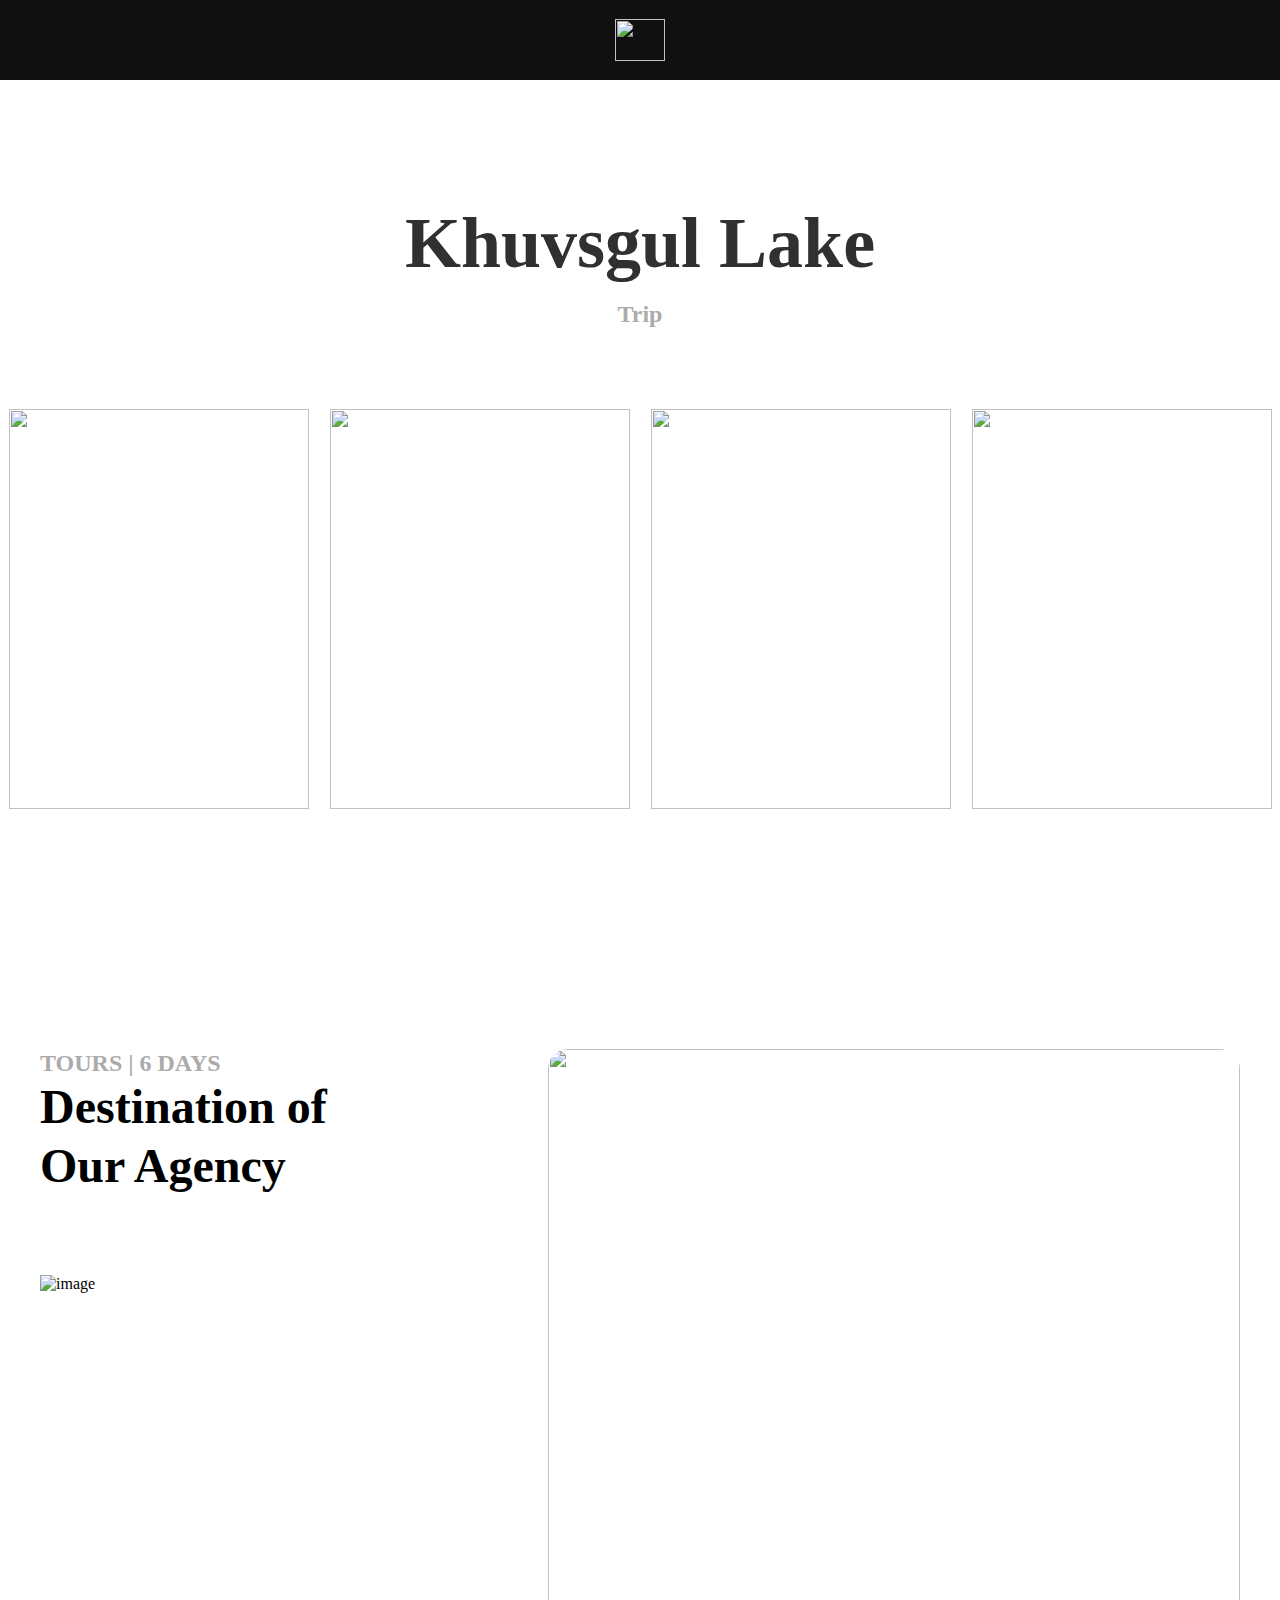
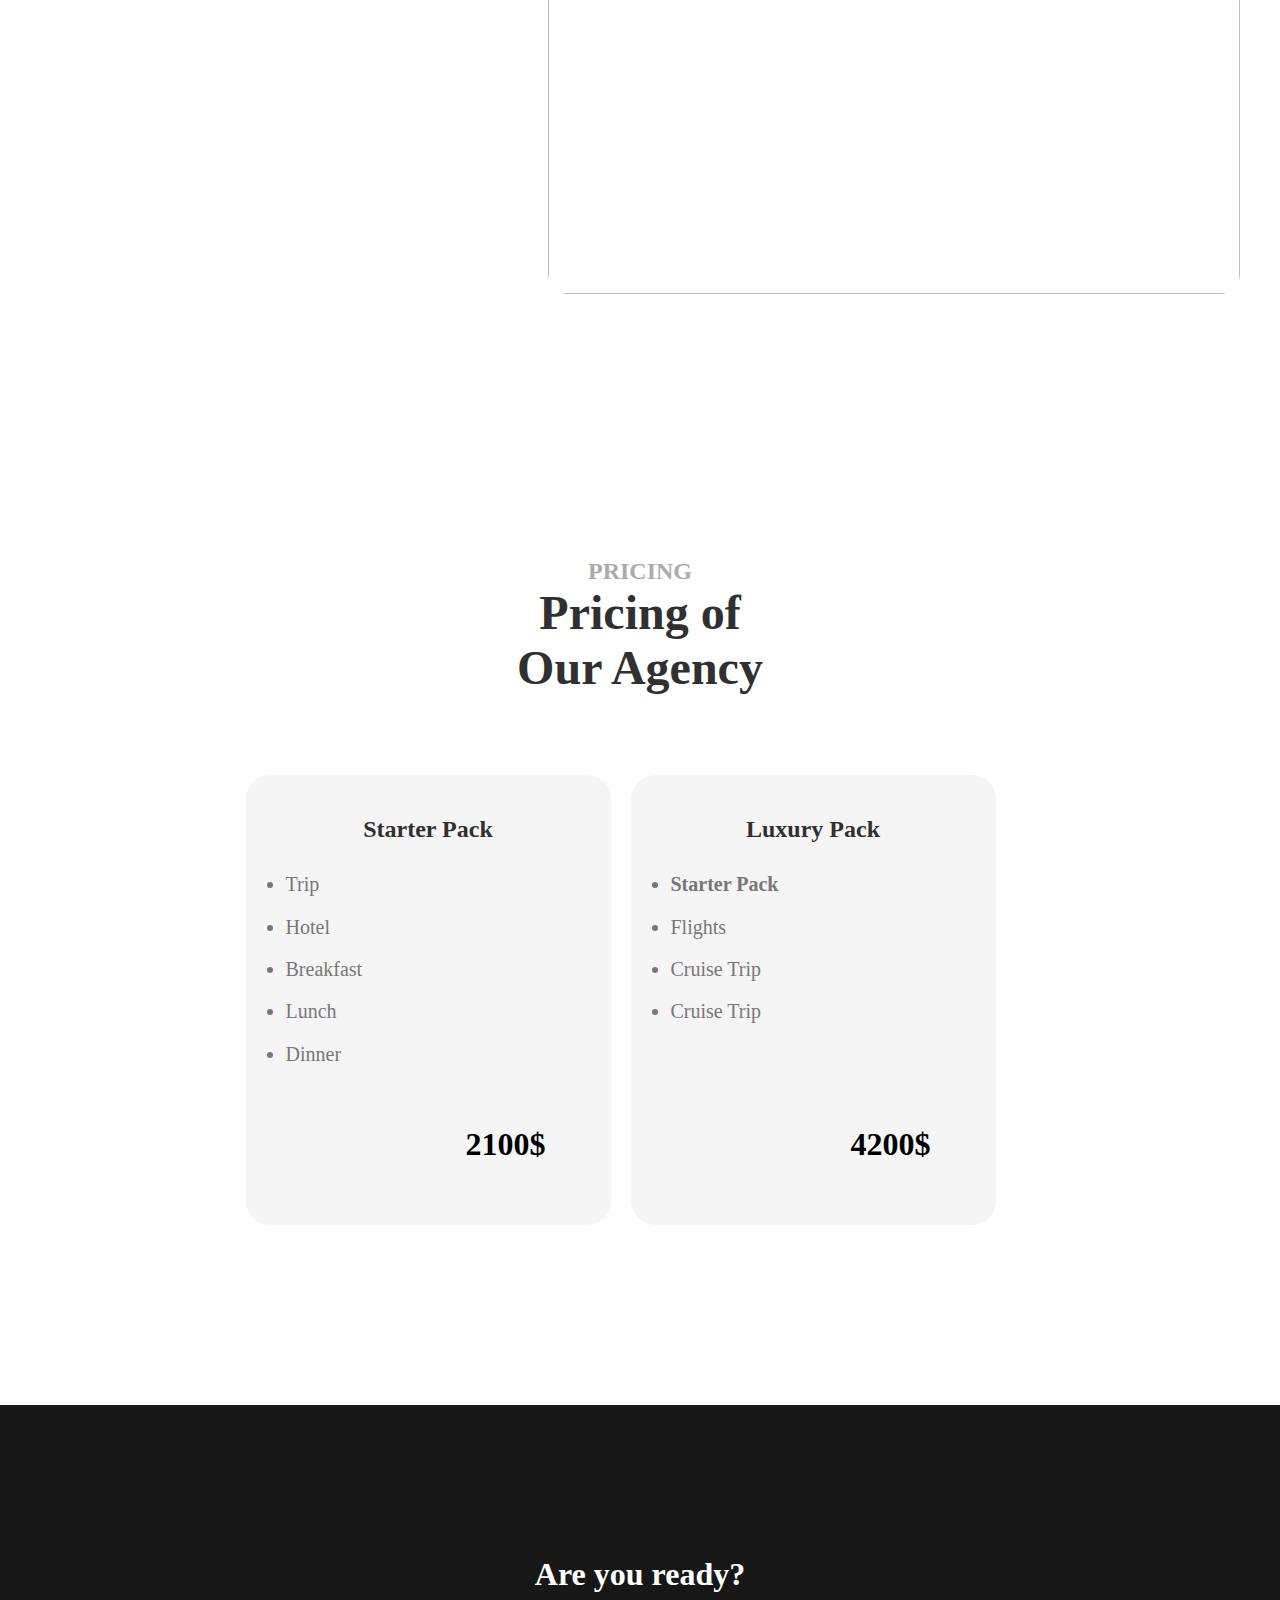
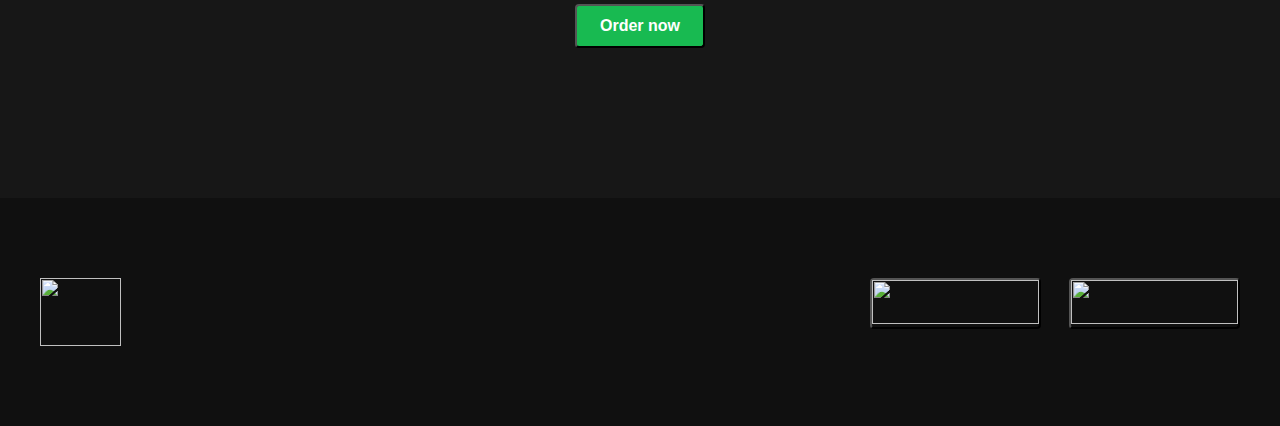
==== index.html @ 5befdb03 "Add files via upload" ====
<!DOCTYPE html>
<html lang="en">

<head>
    <meta charset="UTF-8">
    <meta name="viewport" content="width=device-width, initial-scale=1.0">
    <title>project1</title>
    <link rel="stylesheet" href="project1-uuruunemeed2.css" />
    <link rel="fonts" href="https://fonts.google.com/"/>
</head>

<body>
    <header>
        <div id="header">
            <img id="header-logo" src="/image/header.png">
        </div>
    </header>

    <main style="
width:100vw;
display:flex;
flex-direction: column;
align-items:center;">

        <!-- Intro section -->

        <div id="intro-section">
            <div>
                <h1 id="intro-title">Khuvsgul Lake</h1>
                <h6 id="intro-sub-title">Trip</h6>
            </div>
            <div id="intro-image-container">
                <img class="zoom intro-image" src="/image/img1.png">
                <img class="zoom intro-image" src="/image/img2.png">
                <img class="zoom intro-image" src="/image/img3.png">
                <img class="zoom intro-image" src="/image/img4.png">
            </div>

        </div>
    </main>


    <!-- Direction section -->
    <div class="direction-centering">
        <div id="direction-margin-top">
            <div>
                <p style="font-weight:700;
        font-size: 24px;
        line-height: 29.26px;
        color:#ababab;">
                    TOURS | 6 DAYS</p>
                <p style="font-family: Montserrat;
        font-size: 48px;
        font-weight: 700;
        line-height: 58.51px;
        ">Destination of <br> Our Agency</p>
                <img src="/image/img-6places.png" style="width:303px;
        height:559px;
        gap: 0px;
        opacity: 0px;
        margin-top:80px;" alt="image">
            </div>
            <div>
                <img src="/image/img-x.png" style="width:692px;
height:845px;border-radius: 20px;">
            </div>
        </div>
    </div>

    <!-- Pricing section -->
    <div class="center-div-pricing">
        <div id="pricing-section">
            <p style="font-weight:700;
        font-size: 24px;
        color:#ababab;">PRICING</p>
            <p style="
            font-family: Montserrat;
                 font-size: 48px;
                   font-weight: 700;
                   color:#303030;">Pricing of <br>Our Agency</p>
        </div>


        <div class="whole-two-boxes">
            <div class="money-not-absolute two-boxes">
                <p class="two-boxes-title">Starter Pack</p>
                <ul>
                    <li class="two-boxes-grey-font">Trip</li><br>
                    <li class="two-boxes-grey-font">Hotel</li><br>
                    <li class="two-boxes-grey-font">Breakfast</li><br>
                    <li class="two-boxes-grey-font">Lunch</li><br>
                    <li class="two-boxes-grey-font">Dinner</li>
                </ul>
                <p class="money-font money-align">2100$</p>
            </div>

            <div class="money-not-absolute two-boxes">
                <p class="two-boxes-title">Luxury Pack</p>
                <ul>
                    <li class="starter-pack">Starter Pack</li><br>
                    <li class="two-boxes-grey-font">Flights</li><br>
                    <li class="two-boxes-grey-font">Cruise Trip</li><br>
                    <li class="two-boxes-grey-font">Cruise Trip</li>
                </ul>
                <p class="money-font money-align">4200$</p>
            </div>
        </div>
    </div>
    </div>


    <!--Section:AreYouReady?-->


    <div class="background-bottom ">
        <div class="center-everything div-areyouready">
        <p class="font-areyouready">
            Are you ready?
        </p>
    
<div class="center-everything">
        <a href="https://www.instagram.com/pineconemongolia/">
            <button class="button-hover button-ordernow">
                <p id="text-ordernow">Order now</p>
            </button>
        </a></div>
    </div>

    </div>

    <!-- Footers section -->

    <footer>
        <div id="footer">
            <div id="footer-section">
                <img id="footer-logo" src="/image/header.png">
                <div id="footer-2icons">
                    <a href="https://www.facebook.com/pinecone.academy.mongolia/"> <button
                            class="button-hover black-background"><img class="footer-icon"
                                src="/image/facebook.png"></button>
                    </a>
                    <a href="https://www.instagram.com/pineconemongolia/">
                        <button class=" button-hover black-background"><img class="footer-icon"
                                src="/image/instagram.png"></button>
                    </a>
                </div>
            </div>
        </div>
    </footer>
</body>

</html>
---- project1-uuruunemeed2.css ----
*{
    margin:0;
    padding:0;
}

#header{
    width:100vw;
    height:80px;
    background-color:#101010;
    display: flex;
    justify-content: center;
    align-items:center;
}

#header-logo{
    width: 50px;
    height: 42px;
}

#footer{
    background-color:#101010;
    width:100vw;
    height:228px;
    display:flex;
    justify-content: center;
    align-items: center;
}
#footer-logo{
    background-color: #101010;
    width: 81px;
    height: 68px;
}

#footer-section{
    width:1200px;
    display:flex;
    justify-content: space-between;
}
#footer-2icons{
    width: 370px;
    display:flex;
    justify-content: space-between;
}
.footer-icon{
    width:167px;
    height: 44px;
}
#intro-section{
    width:1200px;
    
    margin-top: 120px;
    
}
#intro-title{
    font-weight: 700;
    font-size: 72px;
    line-height: 87.77px;
    color:#303030;
    text-align:center;
    margin-bottom: 12px;
}
#intro-sub-title{
    font-weight:700;
    font-size: 24px;
    line-height: 29.26px;
    color:#ababab;
    text-align: center;
    margin-bottom: 80px;
}
.intro-image{
width:284px;
height:400px;
}
#intro-image-container{
    display:flex;
    justify-content: center;
    gap:21px;
}

#direction-margin-top{
    width:1200px;
    display:flex;
    flex-direction: row;
    margin-top:240px;
    justify-content: space-between;
}
.direction-centering{
    display: flex;
    justify-content: center;
    margin-bottom:260px;
}
.center-everything{
    display: flex;
    justify-content: center;
    align-content: center;
}
.center-everything-column{
    display: flex;
    flex-direction: column;
    justify-content: center;
    align-content: center;
}
.background-bottom{
    margin-top: 240px;
    width:100vw;
    height:393px;
    background-color: #171717;
    display: flex;
    justify-content: center;
    align-content: center;
}
.font-areyouready{
    color:#ffffff;
font-size: 32px;
font-weight: 700;
line-height: 39.01px;
}
.button-ordernow{margin-top:10px;
    width:130px;
    height:44px;
    background-color: #18ba51;
    border-radius: 4px;
}
#text-ordernow{
    color:#ffffff;
font-size: 16px;
font-weight: 700;
line-height: 19.5px;
}
.flex-direction-column{
    display: flex;
    flex-direction: column;
}
#pricing-section{
    text-align: center;
}
.justify-center{
    display: flex;
    justify-content: center;
}
.center-div-pricing{
    width:789px;
    height:607px;
    margin:auto;
}
.two-boxes{
    width:285px;
    height:370px;
    background-color: whitesmoke;
    border-radius: 24px;
    padding: 40px;
    display: flex;
    flex-direction: column;
    gap:28px;
    
}
.two-boxes-grey-font{
    color: #777777;
    font-family: Montserrat;
font-size: 20px;
font-weight: 500;
line-height: 24.38px;
text-align: left;
text-underline-position: from-font;
text-decoration-skip-ink: none;
}
.two-boxes-title{
    color:#303030;
    font-family: Montserrat;
font-size: 24px;
font-weight: 700;
line-height: 29.26px;
text-align: center;
text-underline-position: from-font;
text-decoration-skip-ink: none;

}
.whole-two-boxes{
    margin-top:80px;
    display: flex;
    justify-content: space;
    gap:20px;
}
.money-not-absolute{
    position:relative;
}
.money-align{
    position: absolute; /* Use fixed for viewport positioning */  
    top: 350px; /* Set vertical position */  
    left: 220px; /* Set horizontal position */  
    transition: all 0.5s ease;
    
}
.money-font{
    font-family: Montserrat;
font-size: 32px;
font-weight: 700;
line-height: 39.01px;
text-align: center;
text-underline-position: from-font;
text-decoration-skip-ink: none;

}
.starter-pack{
    font-family: Montserrat;
font-size: 20px;
font-weight: 700;
line-height: 24.38px;
text-align: left;
text-underline-position: from-font;
text-decoration-skip-ink: none;
color:#777777;
}
.zoom {  
    transition: transform 0.3s; /* Animation effect */  
    width: 300px; /* Set a width */  
}  

.zoom:hover {  
    transform: scale(1.3); /* Zoom in on hover */  
} 
.button-hover{
    border-radius: 4px;
    transition-duration: 0.2s;
}
.button-hover:hover{
    transform:scale(1.3);
}
.black-background{
    background-color: #101010;
}
.div-areyouready{
    width:auto;
    display: flex;
    flex-direction: column;
    align-content: center;
}
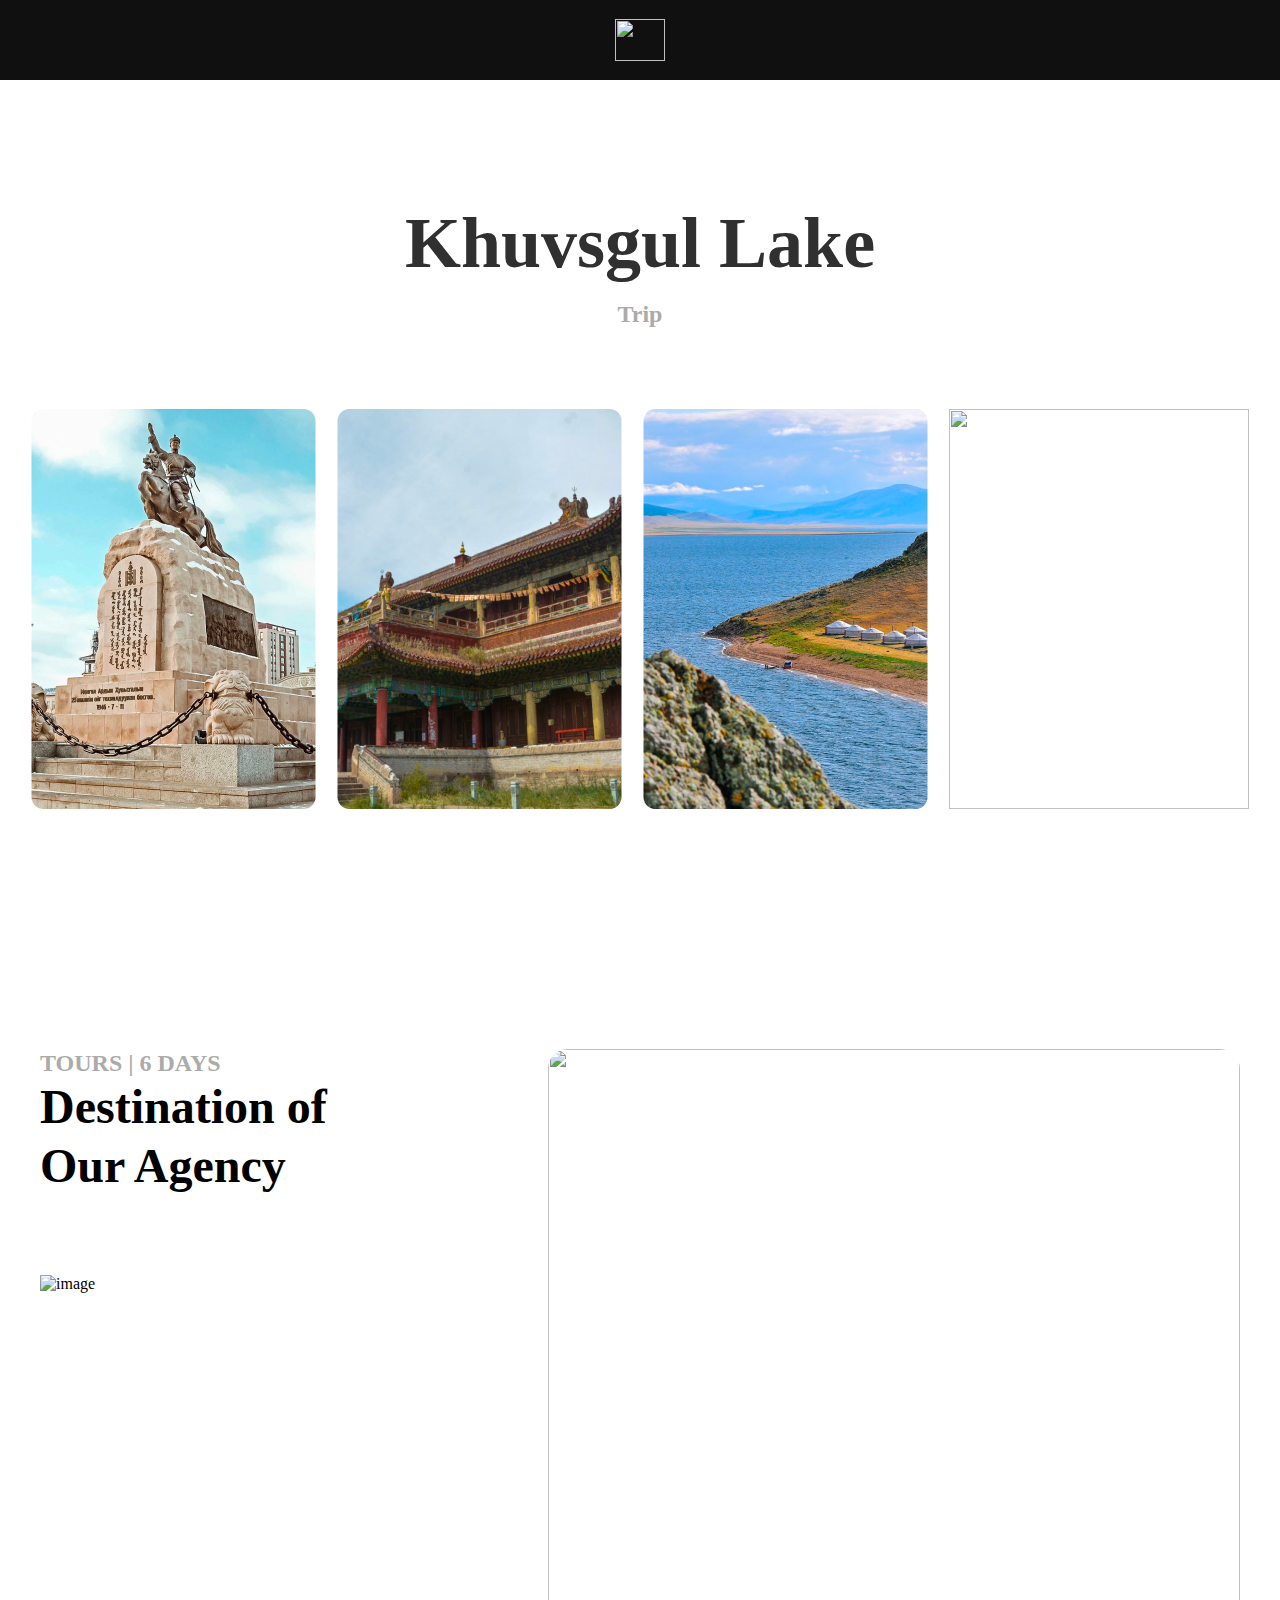
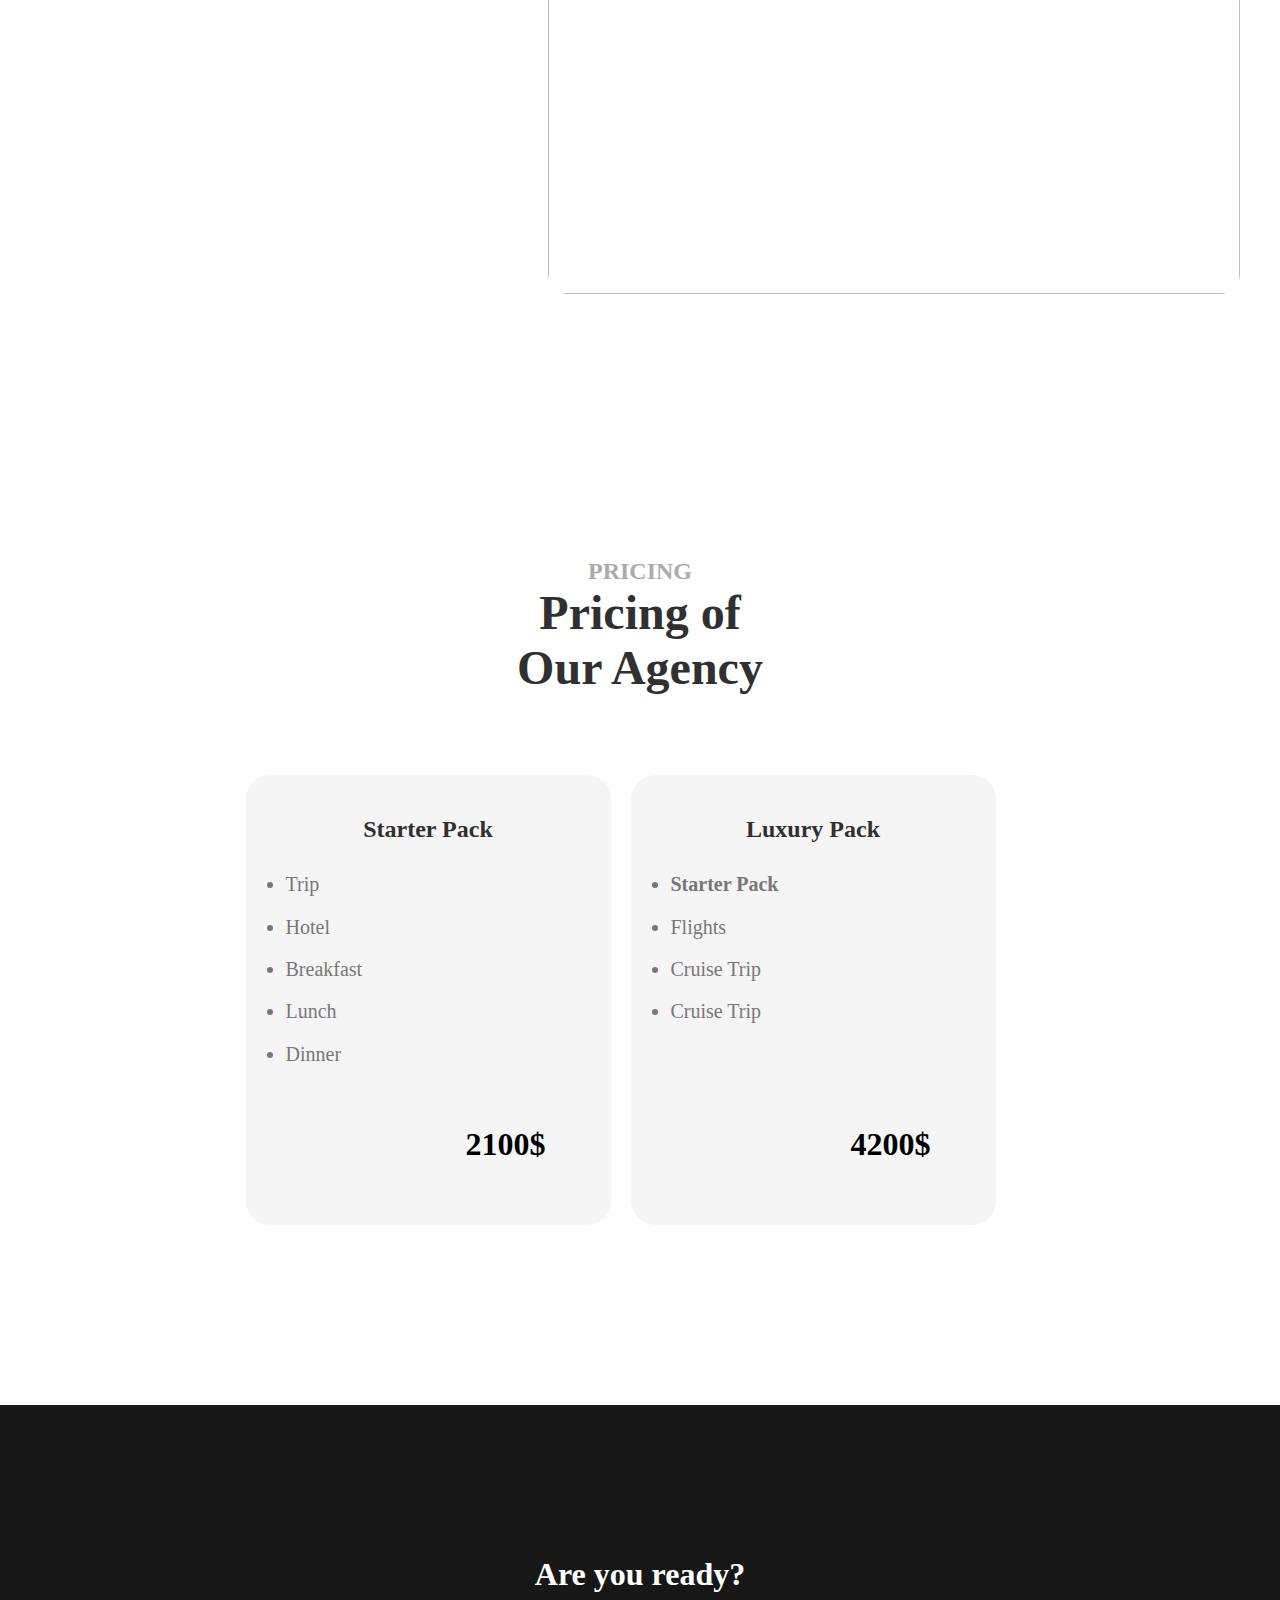
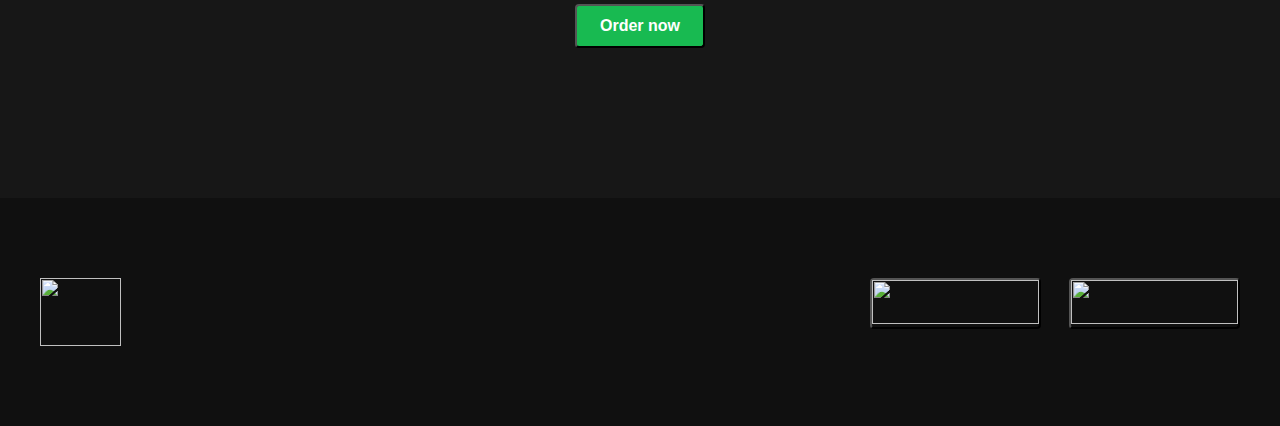
==== commit 52cb6724: "Update index.html" ====
--- a/index.html
+++ b/index.html
@@ -30,9 +30,9 @@
                 <h6 id="intro-sub-title">Trip</h6>
             </div>
             <div id="intro-image-container">
-                <img class="zoom intro-image" src="/image/img1.png">
-                <img class="zoom intro-image" src="/image/img2.png">
-                <img class="zoom intro-image" src="/image/img3.png">
+                <img class="zoom intro-image" src="img1.png">
+                <img class="zoom intro-image" src="img2.png">
+                <img class="zoom intro-image" src="img3.png">
                 <img class="zoom intro-image" src="/image/img4.png">
             </div>
 
@@ -149,4 +149,4 @@
     </footer>
 </body>
 
-</html>+</html>
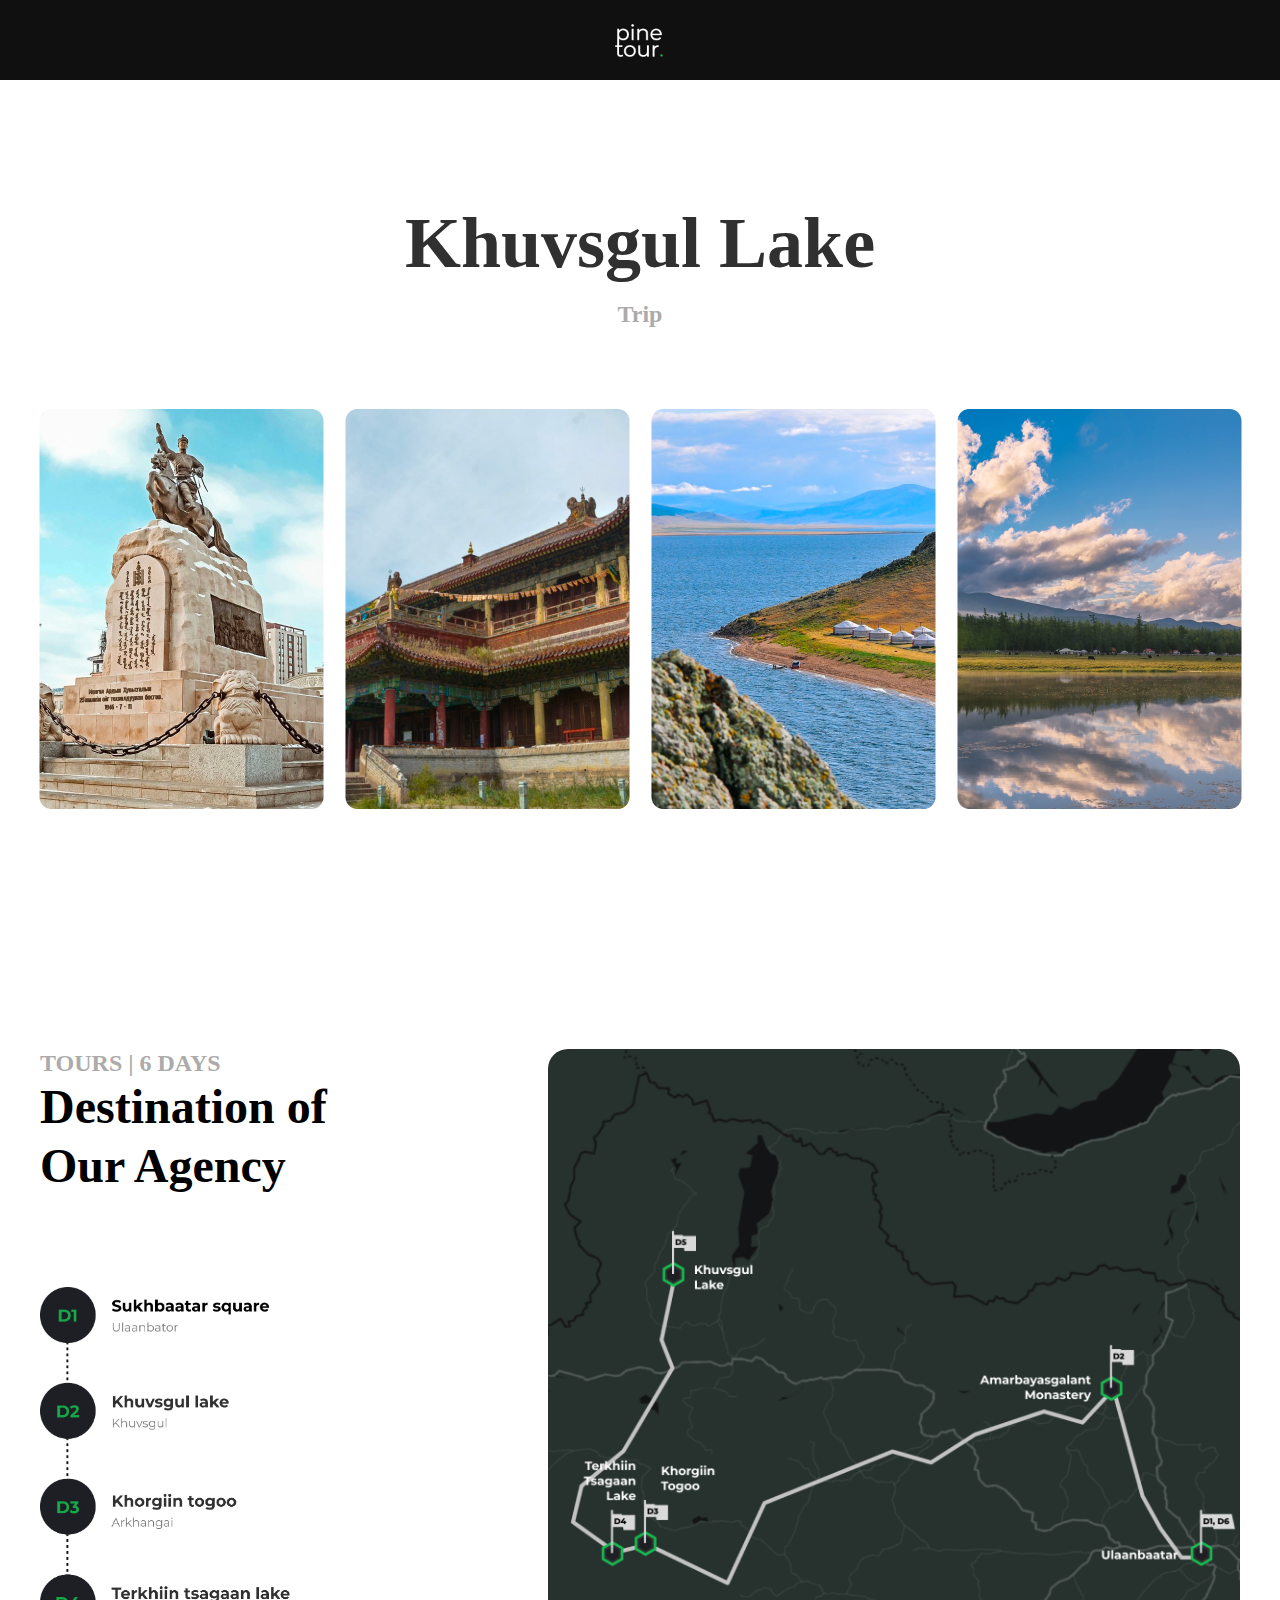
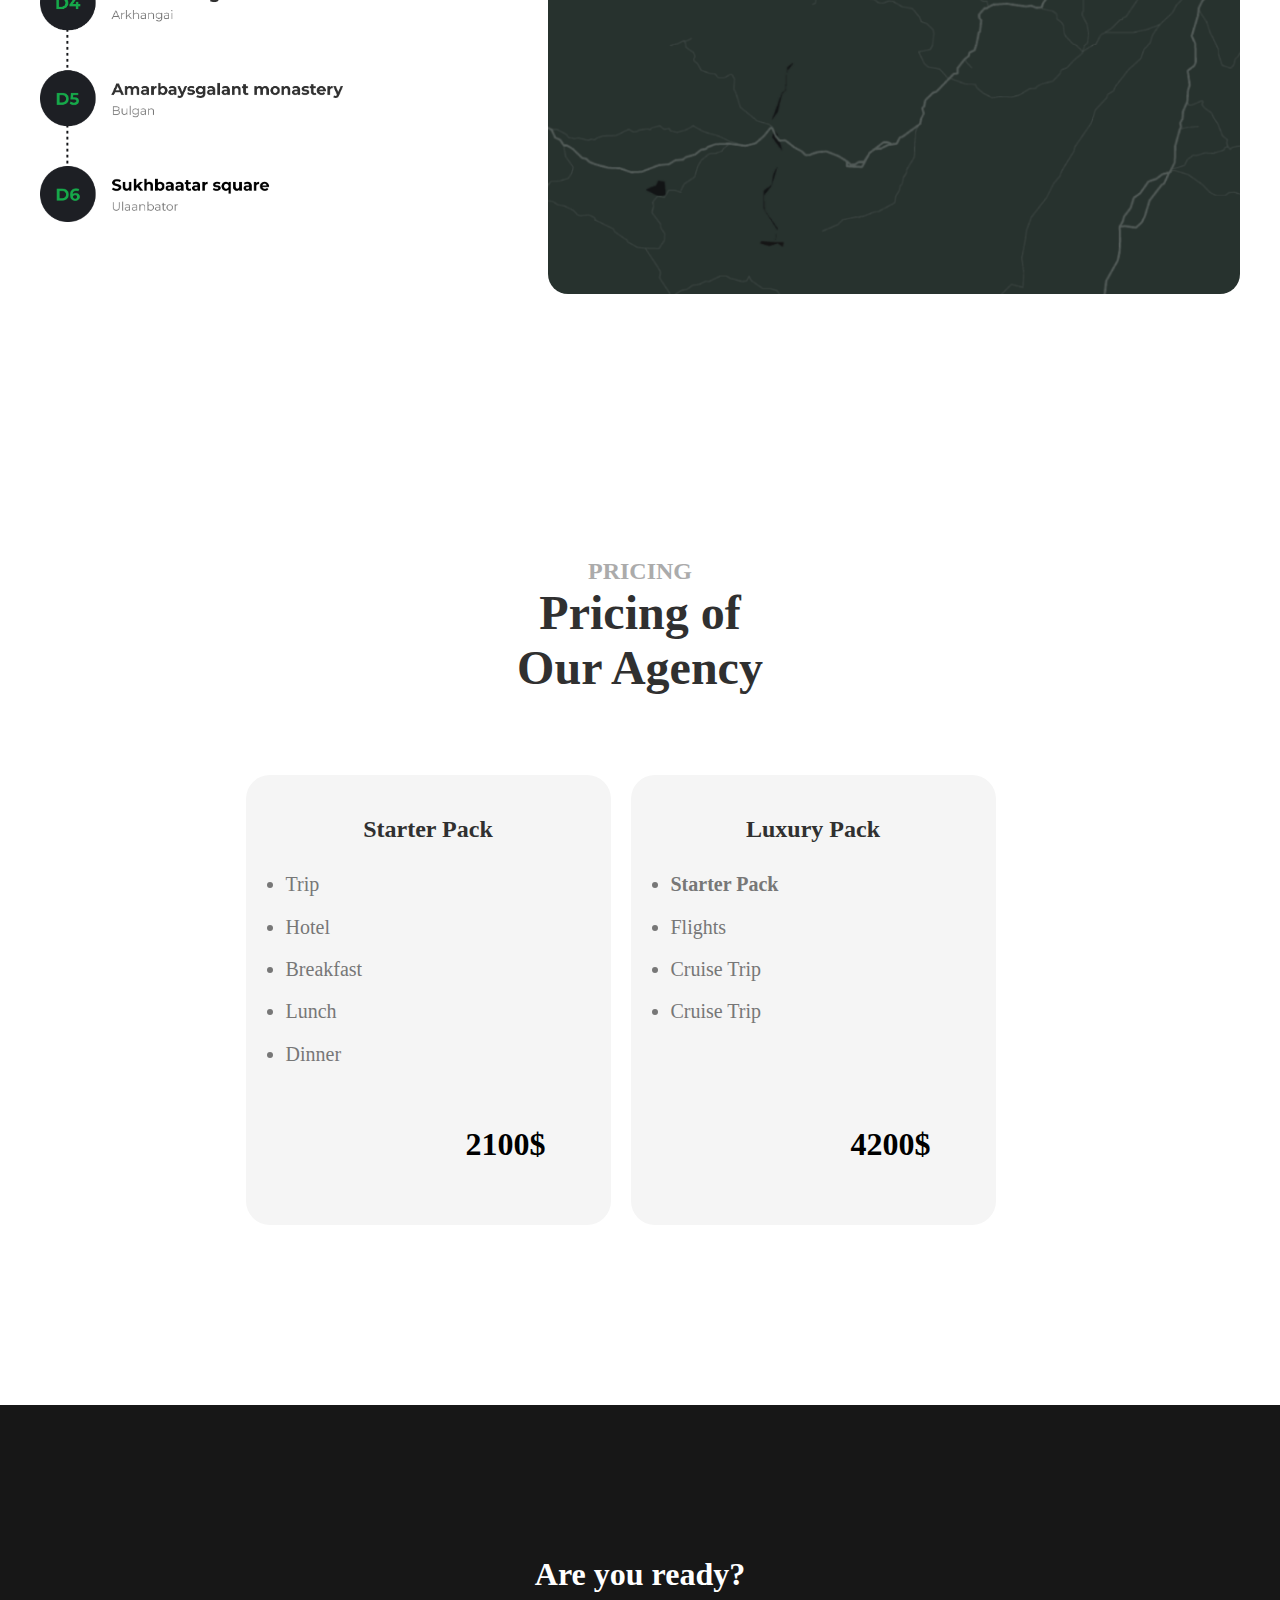
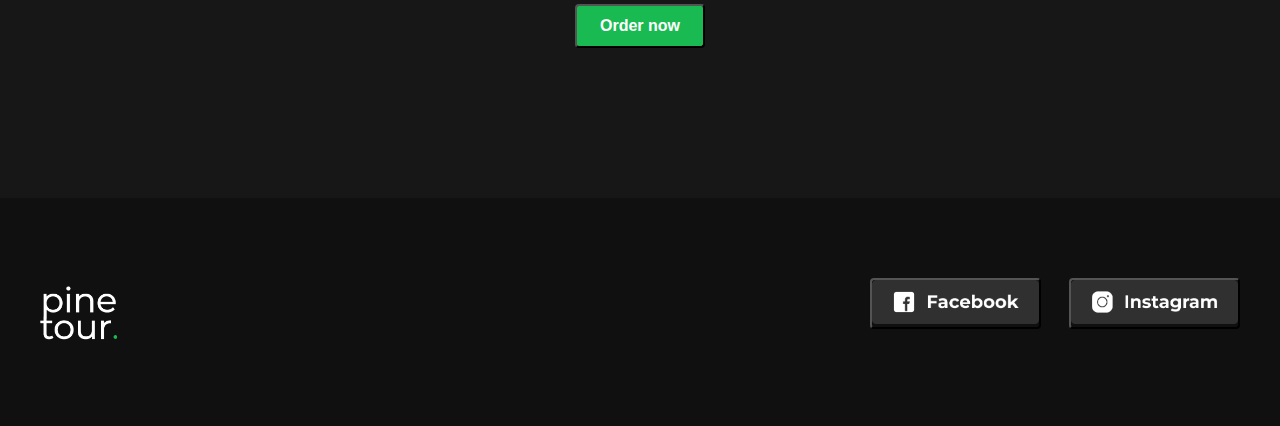
==== commit 0a093cec: "Update index.html" ====
--- a/index.html
+++ b/index.html
@@ -12,7 +12,7 @@
 <body>
     <header>
         <div id="header">
-            <img id="header-logo" src="/image/header.png">
+            <img id="header-logo" src="header.png">
         </div>
     </header>
 
@@ -33,7 +33,7 @@
                 <img class="zoom intro-image" src="img1.png">
                 <img class="zoom intro-image" src="img2.png">
                 <img class="zoom intro-image" src="img3.png">
-                <img class="zoom intro-image" src="/image/img4.png">
+                <img class="zoom intro-image" src="img4.png">
             </div>
 
         </div>
@@ -54,14 +54,14 @@
         font-weight: 700;
         line-height: 58.51px;
         ">Destination of <br> Our Agency</p>
-                <img src="/image/img-6places.png" style="width:303px;
+                <img src="img-6places.png" style="width:303px;
         height:559px;
         gap: 0px;
         opacity: 0px;
         margin-top:80px;" alt="image">
             </div>
             <div>
-                <img src="/image/img-x.png" style="width:692px;
+                <img src="img-x.png" style="width:692px;
 height:845px;border-radius: 20px;">
             </div>
         </div>
@@ -133,15 +133,15 @@
     <footer>
         <div id="footer">
             <div id="footer-section">
-                <img id="footer-logo" src="/image/header.png">
+                <img id="footer-logo" src="header.png">
                 <div id="footer-2icons">
                     <a href="https://www.facebook.com/pinecone.academy.mongolia/"> <button
                             class="button-hover black-background"><img class="footer-icon"
-                                src="/image/facebook.png"></button>
+                                src="facebook.png"></button>
                     </a>
                     <a href="https://www.instagram.com/pineconemongolia/">
                         <button class=" button-hover black-background"><img class="footer-icon"
-                                src="/image/instagram.png"></button>
+                                src="instagram.png"></button>
                     </a>
                 </div>
             </div>
